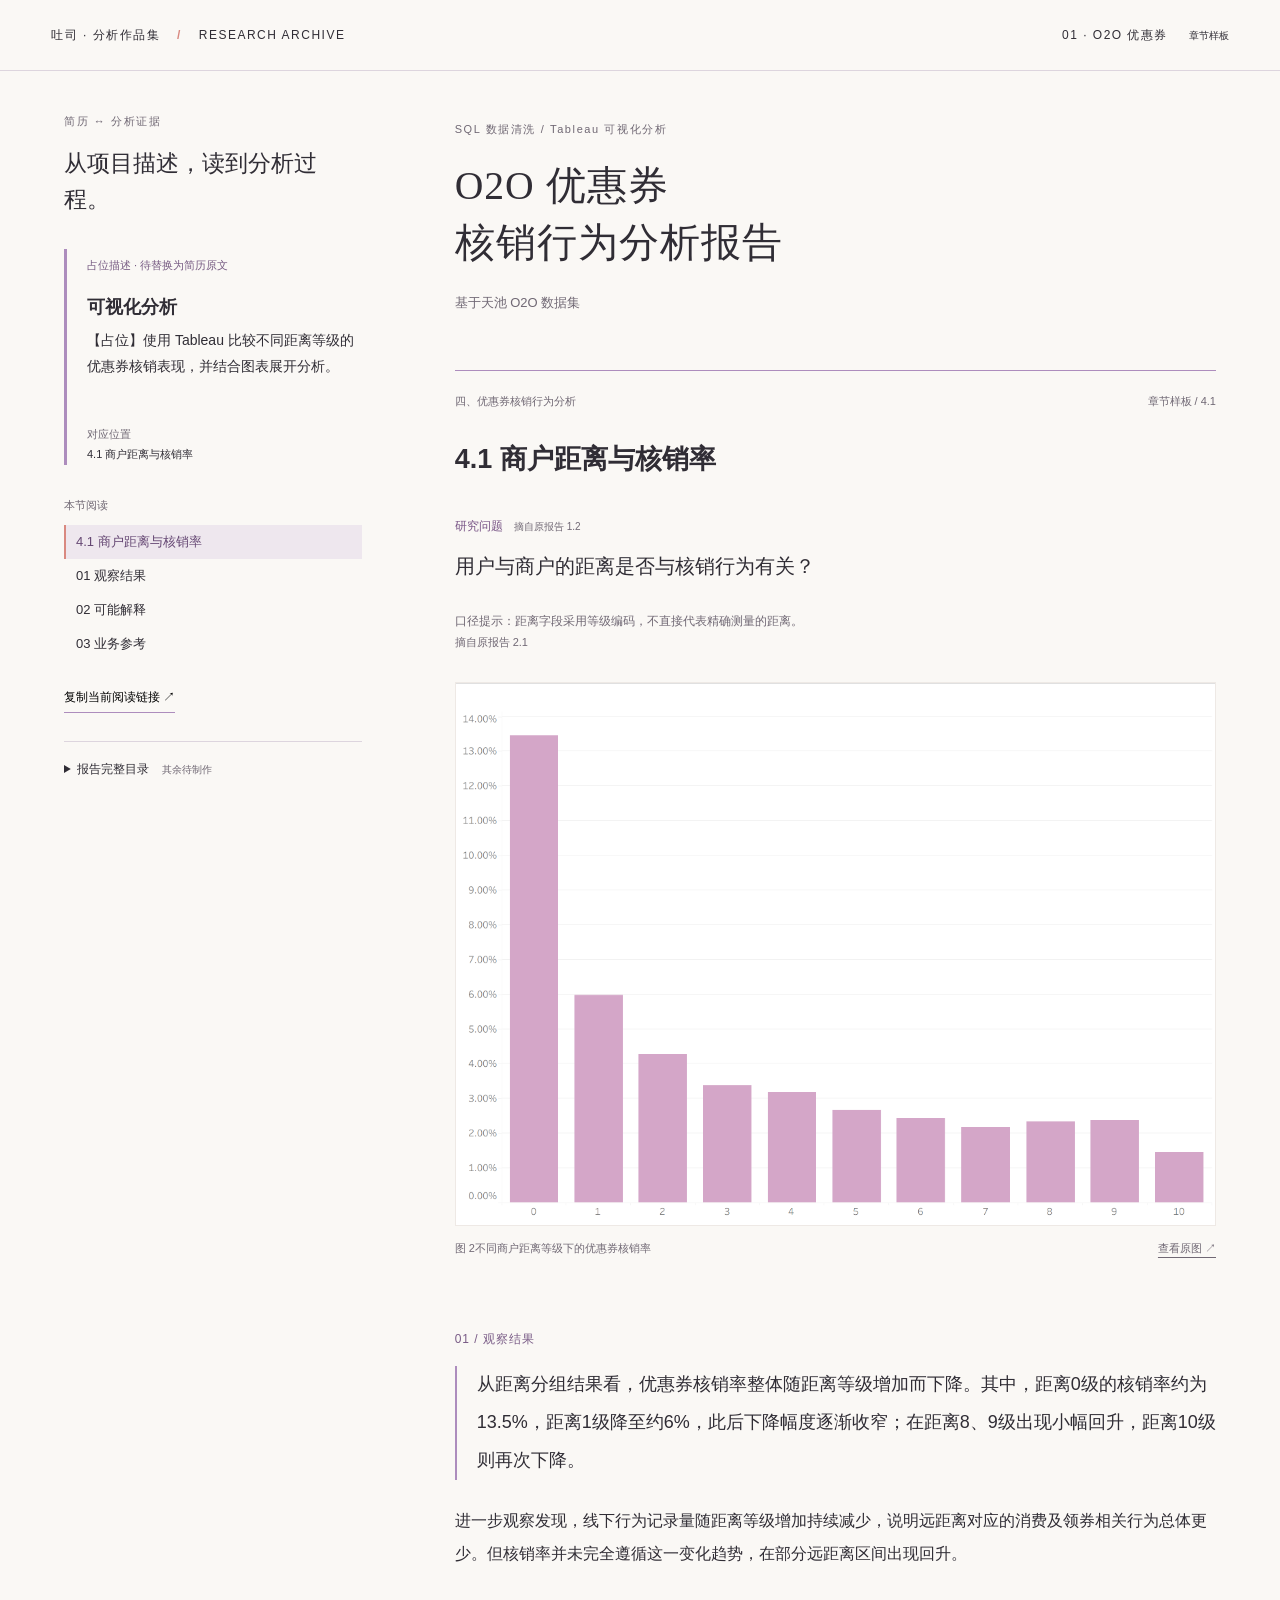
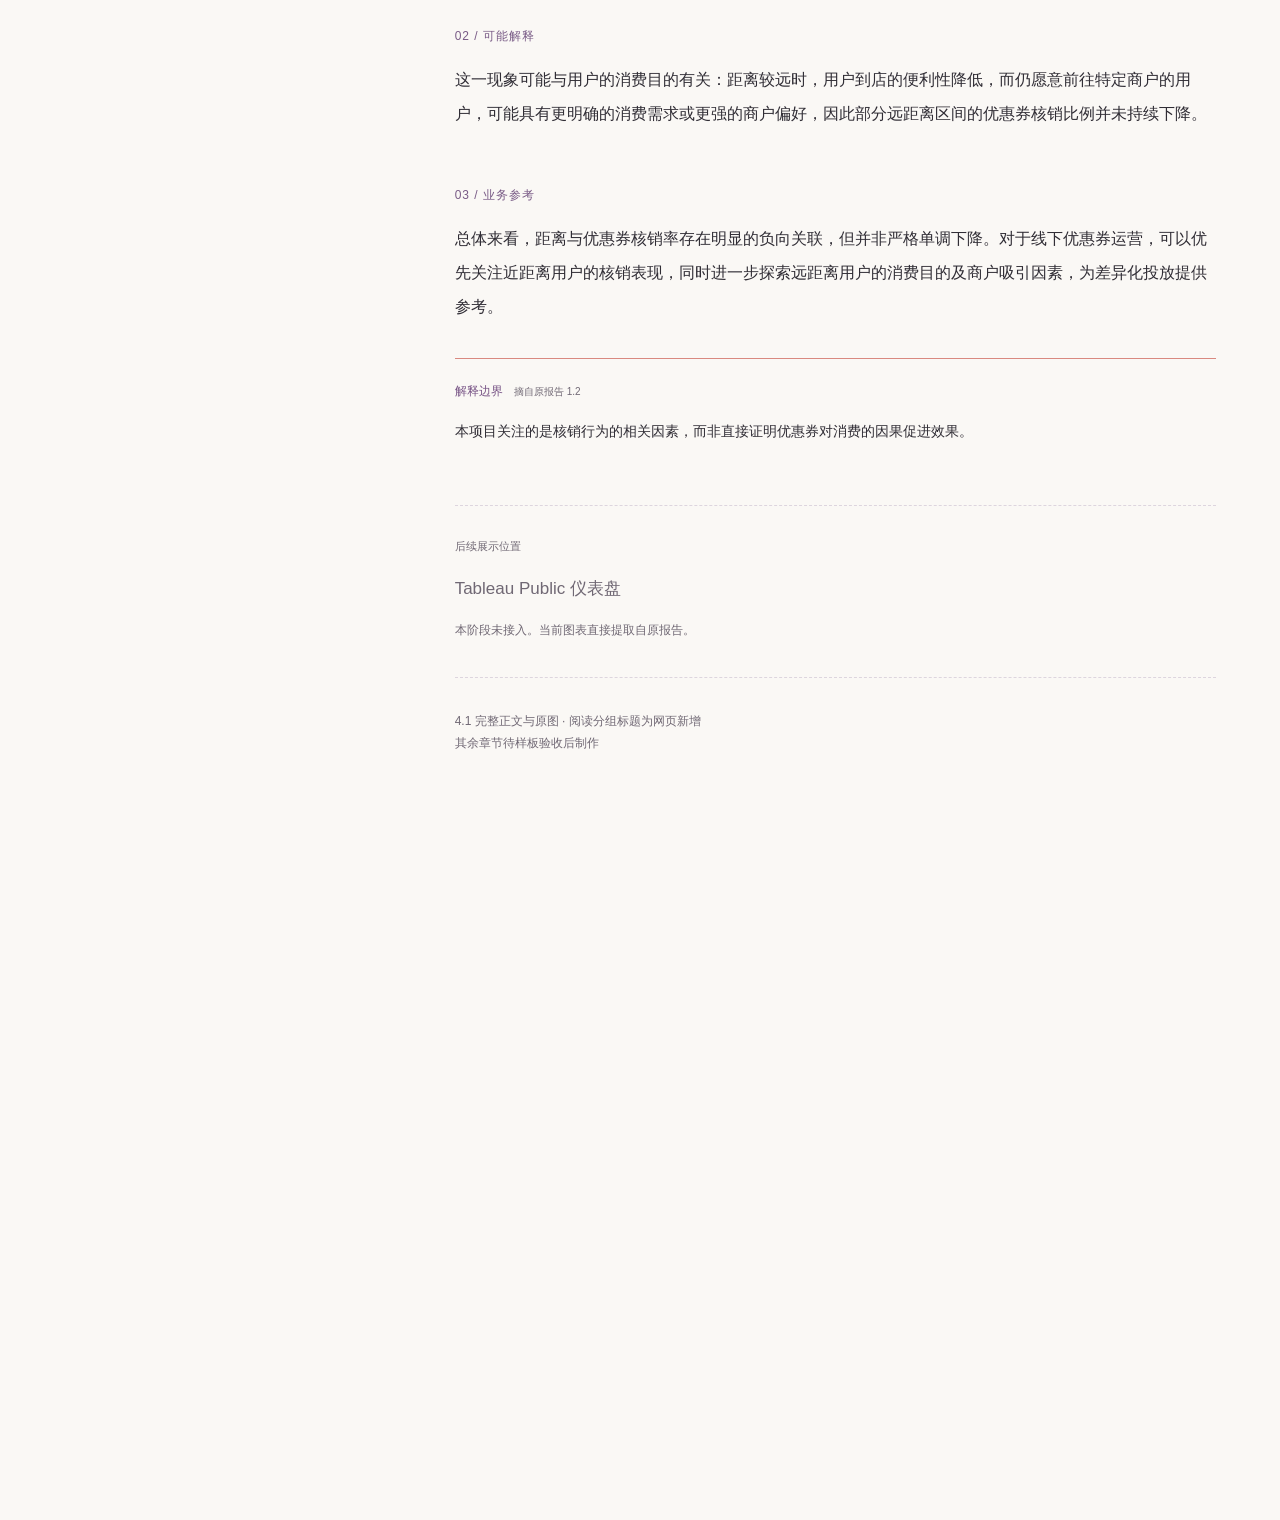
==== index.html @ 56eda690 "Add files via upload" ====
<!doctype html>
<html lang="zh-CN"><head><meta charset="utf-8"><meta name="viewport" content="width=device-width,initial-scale=1"><title>吐司 · O2O 优惠券核销行为分析 · 研究作品集</title><link rel="stylesheet" href="styles.css"><script src="app.js" defer></script></head>
<body><a class="skip" href="#distance">跳至报告正文</a><header class="masthead"><span>吐司 · 分析作品集 <b>/</b> RESEARCH ARCHIVE</span><span>01 · O2O 优惠券 <small>章节样板</small></span></header>
<div class="layout"><aside class="context"><div class="context-inner"><div class="eyebrow">简历 ↔ 分析证据</div><div class="context-heading">从项目描述，读到分析过程。</div><div class="mapping"><span class="tag">占位描述 · 待替换为简历原文</span><h2 id="ability"></h2><p id="resume"></p><div class="current">对应位置 <span id="location"></span></div></div><nav aria-label="样板章节导航"><div class="nav-label">本节阅读</div><a href="#distance">4.1 商户距离与核销率</a><a href="#findings">01 观察结果</a><a href="#interpretation">02 可能解释</a><a href="#implications">03 业务参考</a></nav><button id="copy" type="button">复制当前阅读链接 ↗</button><span id="status" role="status"></span><details class="directory"><summary>报告完整目录 <small>其余待制作</small></summary><ol><li>项目背景与分析目标</li><li>数据来源与处理</li><li>整体核销情况</li><li>优惠券核销行为分析<ul><li><a href="#distance">4.1 商户距离与核销率 · 样板</a></li><li>4.2 满减门槛与核销率</li><li>4.3 优惠力度与核销率</li><li>4.4 领取规模与核销率</li><li>4.5 领取规模分层下的优惠力度分析</li><li>4.6 高优惠力度低核销率案例分析</li></ul></li><li>核销时间特征</li><li>主要结论与业务启示</li><li>分析局限与后续方向</li><li>项目总结</li></ol><p>除 4.1 外均待样板验收后制作。</p></details></div></aside>
<main><div class="intro"><div class="eyebrow">SQL 数据清洗 / Tableau 可视化分析</div><h1>O2O 优惠券<br>核销行为分析报告</h1><p>基于天池 O2O 数据集</p></div><article aria-label="报告 4.1 完整正文"><section id="distance" data-part="distance"><div class="chapter-line">四、优惠券核销行为分析 <span>章节样板 / 4.1</span></div><h2>4.1 商户距离与核销率</h2><div class="question"><span>研究问题 <small>摘自原报告 1.2</small></span><p>用户与商户的距离是否与核销行为有关？</p></div><p class="source-note">口径提示：距离字段采用等级编码，不直接代表精确测量的距离。<span>摘自原报告 2.1</span></p><figure><a href="assets/distance.png" target="_blank" rel="noopener" aria-label="打开原始图表大图"><img src="assets/distance.png" width="2229" height="1590" alt="原报告图 2：不同商户距离等级下的优惠券核销率，完整解读见下文。"></a><figcaption>图 2不同商户距离等级下的优惠券核销率<a href="assets/distance.png" target="_blank" rel="noopener">查看原图 ↗</a></figcaption></figure></section>
<section id="findings" data-part="findings"><div class="reading-label">01 / 观察结果</div><p class="lead source-text">从距离分组结果看，优惠券核销率整体随距离等级增加而下降。其中，距离0级的核销率约为13.5%，距离1级降至约6%，此后下降幅度逐渐收窄；在距离8、9级出现小幅回升，距离10级则再次下降。</p><p class="source-text">进一步观察发现，线下行为记录量随距离等级增加持续减少，说明远距离对应的消费及领券相关行为总体更少。但核销率并未完全遵循这一变化趋势，在部分远距离区间出现回升。</p></section><section id="interpretation" data-part="interpretation"><div class="reading-label">02 / 可能解释</div><p class="source-text">这一现象可能与用户的消费目的有关：距离较远时，用户到店的便利性降低，而仍愿意前往特定商户的用户，可能具有更明确的消费需求或更强的商户偏好，因此部分远距离区间的优惠券核销比例并未持续下降。</p></section><section id="implications" data-part="implications"><div class="reading-label">03 / 业务参考</div><p class="source-text">总体来看，距离与优惠券核销率存在明显的负向关联，但并非严格单调下降。对于线下优惠券运营，可以优先关注近距离用户的核销表现，同时进一步探索远距离用户的消费目的及商户吸引因素，为差异化投放提供参考。</p><aside class="limit"><span>解释边界 <small>摘自原报告 1.2</small></span><p>本项目关注的是核销行为的相关因素，而非直接证明优惠券对消费的因果促进效果。</p></aside></section></article><div class="future"><span>后续展示位置</span><h2>Tableau Public 仪表盘</h2><p>本阶段未接入。当前图表直接提取自原报告。</p></div><footer>4.1 完整正文与原图 · 阅读分组标题为网页新增<br>其余章节待样板验收后制作</footer></main></div></body></html>
---- styles.css ----
:root{--bg:#FAF8F5;--purple:#AD8DBD;--coral:#D98980;--ink:#302D35;--muted:#706874;--line:#ddd5de;--offset:24px}*{box-sizing:border-box}html{scroll-padding-top:var(--offset);overflow-anchor:none}body{margin:0;background:var(--bg);color:var(--ink);font-family:"Segoe UI","Microsoft YaHei",sans-serif;line-height:1.85}a{color:inherit;text-underline-offset:5px}button,summary,a{-webkit-tap-highlight-color:transparent}button{font:inherit;cursor:pointer}a:focus-visible,button:focus-visible,summary:focus-visible{outline:2px solid #75548a;outline-offset:4px}.masthead{padding:24px 4vw;border-bottom:1px solid var(--line);display:flex;justify-content:space-between;font-size:12px;letter-spacing:1.5px}.masthead b{color:var(--coral);padding:0 12px}.masthead small{letter-spacing:0;margin-left:16px}.layout{max-width:1440px;margin:auto;display:grid;grid-template-columns:310px minmax(0,1fr);gap:7%;padding:0 5%}.context{position:sticky;top:0;height:100dvh;padding-top:40px;overflow:auto;align-self:start}.context-inner{padding:0 12px 24px 0}.eyebrow{font-size:11px;letter-spacing:1.6px;color:var(--muted)}.context-heading{font-family:"SimSun",serif;font-size:23px;line-height:1.6;margin:14px 0 30px}.mapping{border-left:3px solid var(--purple);padding-left:20px}.tag{font-size:11px;color:#765a82}.mapping h2{font-size:18px;margin:12px 0 4px}.mapping p{font-size:14px;margin:0;min-height:78px}.current{font-size:11px;color:var(--muted);margin-top:18px}.current span{display:block;color:var(--ink)}nav{margin:30px 0 20px}nav a{display:block;text-decoration:none;font-size:13px;padding:5px 10px;border-left:2px solid transparent}nav a[aria-current]{border-color:var(--coral);background:#eee7ee;color:#654773}.nav-label{font-size:11px;color:var(--muted);margin-bottom:10px}#copy{background:transparent;border:0;border-bottom:1px solid var(--purple);padding:4px 0;font-size:12px}#status{display:block;font-size:11px;color:var(--muted)}.directory{margin-top:28px;font-size:12px;border-top:1px solid var(--line);padding-top:16px}.directory summary{cursor:pointer}.directory small{color:var(--muted);margin-left:10px}.directory ol{padding-left:20px}.directory ul{padding-left:12px;list-style:none}.directory li{margin:7px 0;color:var(--muted)}main{min-width:0;padding:48px 0 70px}.intro{padding-bottom:42px}.intro h1{font-family:"SimSun","Songti SC",serif;font-size:clamp(30px,3.1vw,46px);font-weight:500;line-height:1.45;letter-spacing:1px;margin:18px 0}.intro p{color:var(--muted);font-size:13px}.chapter-line{display:flex;justify-content:space-between;font-size:11px;color:var(--muted);border-top:1px solid var(--purple);padding-top:20px}article h2{font-size:27px;margin:24px 0}.question{margin:25px 0}.question span,.limit span{font-size:12px;color:#775385}.question small,.limit small{color:var(--muted);margin-left:8px}.question p{font-size:20px;margin-top:8px}.source-note{font-size:12px;color:var(--muted)}.source-note span{display:block;font-size:11px}figure{margin:30px 0 40px}figure img{display:block;width:100%;height:auto;border:1px solid #eee9e5}figcaption{display:flex;justify-content:space-between;gap:14px;font-size:11px;color:var(--muted);padding-top:12px}figcaption a{white-space:nowrap}.reading-label{color:#795b86;font-size:12px;letter-spacing:1px;margin-bottom:16px}article section{scroll-margin-top:12px}article section+section{padding-top:30px;margin-bottom:24px}.source-text{font-size:16px;line-height:2.1;margin:0 0 24px}.lead{font-size:18px;border-left:2px solid var(--purple);padding-left:20px}.limit{border-top:1px solid var(--coral);padding-top:16px;margin-top:35px}.limit p{font-size:14px}.future{margin-top:60px;padding:24px 0;border-top:1px dashed var(--line);border-bottom:1px dashed var(--line);color:var(--muted)}.future span{font-size:11px}.future h2{font-size:17px;font-weight:500}.future p,footer{font-size:12px}footer{margin-top:32px;color:var(--muted)}.skip{position:fixed;top:-100px;z-index:10;background:var(--bg)}.skip:focus{top:0}
@media(max-width:900px){.masthead{padding:16px 5%}.masthead>span:last-child{display:none}.layout{display:block;padding:0 5%}.context{position:sticky;top:0;z-index:3;height:auto;max-height:48dvh;background:var(--bg);padding:12px 0 0;border-bottom:1px solid var(--line)}.context-inner{padding:0 0 10px}.context .eyebrow,.context-heading,.nav-label,.current,.directory{display:none}.mapping{padding-left:12px}.tag{font-size:10px}.mapping h2{font-size:14px;display:inline;margin-right:12px}.mapping p{font-size:12px;min-height:0;line-height:1.65;margin-top:3px}.mapping .tag{display:block}.context nav{display:flex;gap:10px;overflow:auto;margin:10px 0 3px;white-space:nowrap}nav a{font-size:11px;padding:3px 6px}#copy{font-size:10px;padding:0}#status{display:inline;margin-left:10px}main{padding-top:30px}.intro{padding-bottom:20px}.chapter-line{font-size:10px;gap:12px}article h2{font-size:23px}.question p{font-size:18px}.source-text,.lead{font-size:16px}.intro h1{font-size:32px}figcaption{font-size:10px}figure{margin-top:20px}}
main{padding-bottom:85vh}
.skip:not(:focus){clip-path:inset(50%);width:1px;height:1px;overflow:hidden}@media(max-width:900px){figure>a{display:block;overflow-x:auto}figure img{min-width:640px}}
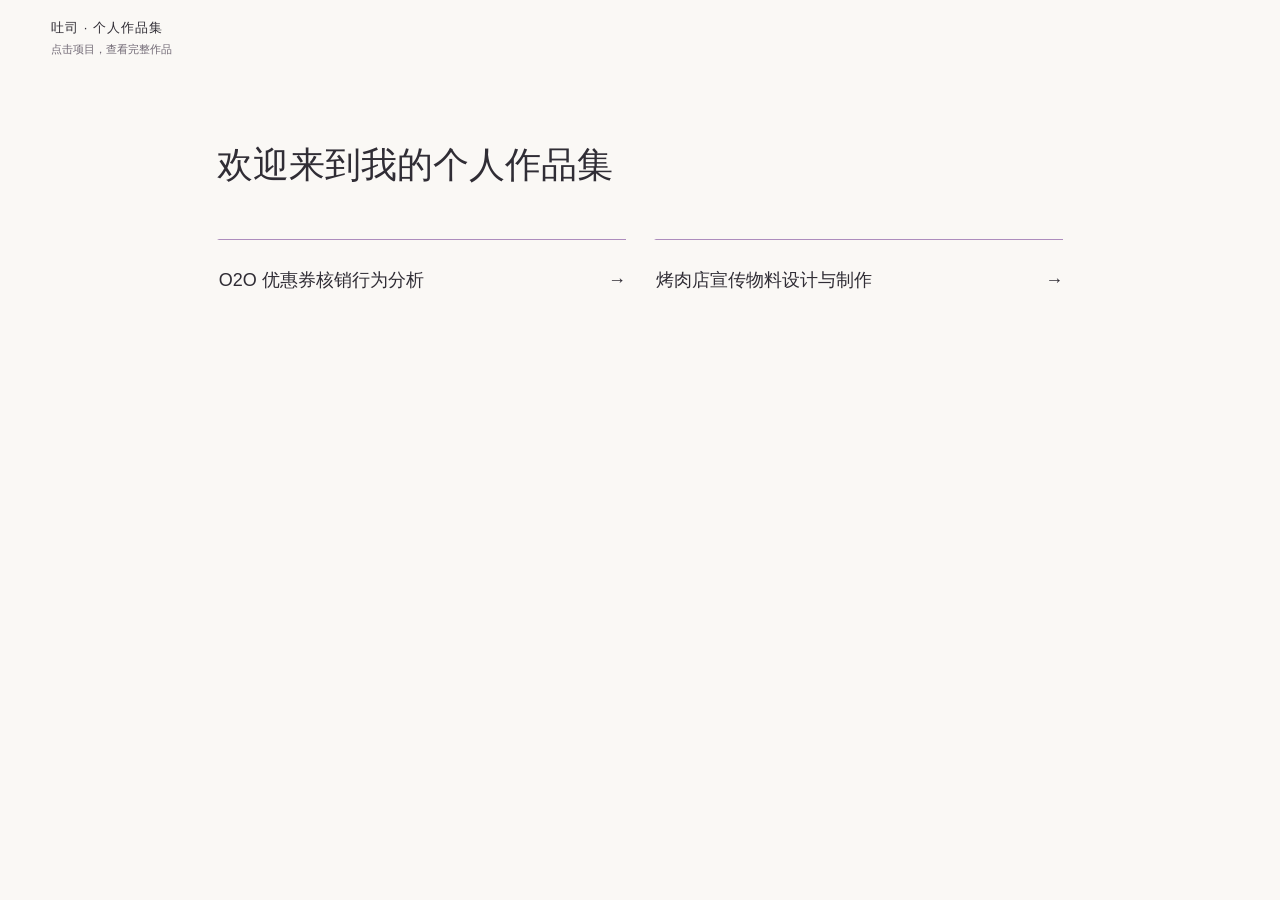
==== commit b65acbb2: "Publish reviewed O2O report and restaurant design portfolio" ====
--- a/index.html
+++ b/index.html
@@ -1,6 +1 @@
-<!doctype html>
-<html lang="zh-CN"><head><meta charset="utf-8"><meta name="viewport" content="width=device-width,initial-scale=1"><title>吐司 · O2O 优惠券核销行为分析 · 研究作品集</title><link rel="stylesheet" href="styles.css"><script src="app.js" defer></script></head>
-<body><a class="skip" href="#distance">跳至报告正文</a><header class="masthead"><span>吐司 · 分析作品集 <b>/</b> RESEARCH ARCHIVE</span><span>01 · O2O 优惠券 <small>章节样板</small></span></header>
-<div class="layout"><aside class="context"><div class="context-inner"><div class="eyebrow">简历 ↔ 分析证据</div><div class="context-heading">从项目描述，读到分析过程。</div><div class="mapping"><span class="tag">占位描述 · 待替换为简历原文</span><h2 id="ability"></h2><p id="resume"></p><div class="current">对应位置 <span id="location"></span></div></div><nav aria-label="样板章节导航"><div class="nav-label">本节阅读</div><a href="#distance">4.1 商户距离与核销率</a><a href="#findings">01 观察结果</a><a href="#interpretation">02 可能解释</a><a href="#implications">03 业务参考</a></nav><button id="copy" type="button">复制当前阅读链接 ↗</button><span id="status" role="status"></span><details class="directory"><summary>报告完整目录 <small>其余待制作</small></summary><ol><li>项目背景与分析目标</li><li>数据来源与处理</li><li>整体核销情况</li><li>优惠券核销行为分析<ul><li><a href="#distance">4.1 商户距离与核销率 · 样板</a></li><li>4.2 满减门槛与核销率</li><li>4.3 优惠力度与核销率</li><li>4.4 领取规模与核销率</li><li>4.5 领取规模分层下的优惠力度分析</li><li>4.6 高优惠力度低核销率案例分析</li></ul></li><li>核销时间特征</li><li>主要结论与业务启示</li><li>分析局限与后续方向</li><li>项目总结</li></ol><p>除 4.1 外均待样板验收后制作。</p></details></div></aside>
-<main><div class="intro"><div class="eyebrow">SQL 数据清洗 / Tableau 可视化分析</div><h1>O2O 优惠券<br>核销行为分析报告</h1><p>基于天池 O2O 数据集</p></div><article aria-label="报告 4.1 完整正文"><section id="distance" data-part="distance"><div class="chapter-line">四、优惠券核销行为分析 <span>章节样板 / 4.1</span></div><h2>4.1 商户距离与核销率</h2><div class="question"><span>研究问题 <small>摘自原报告 1.2</small></span><p>用户与商户的距离是否与核销行为有关？</p></div><p class="source-note">口径提示：距离字段采用等级编码，不直接代表精确测量的距离。<span>摘自原报告 2.1</span></p><figure><a href="assets/distance.png" target="_blank" rel="noopener" aria-label="打开原始图表大图"><img src="assets/distance.png" width="2229" height="1590" alt="原报告图 2：不同商户距离等级下的优惠券核销率，完整解读见下文。"></a><figcaption>图 2不同商户距离等级下的优惠券核销率<a href="assets/distance.png" target="_blank" rel="noopener">查看原图 ↗</a></figcaption></figure></section>
-<section id="findings" data-part="findings"><div class="reading-label">01 / 观察结果</div><p class="lead source-text">从距离分组结果看，优惠券核销率整体随距离等级增加而下降。其中，距离0级的核销率约为13.5%，距离1级降至约6%，此后下降幅度逐渐收窄；在距离8、9级出现小幅回升，距离10级则再次下降。</p><p class="source-text">进一步观察发现，线下行为记录量随距离等级增加持续减少，说明远距离对应的消费及领券相关行为总体更少。但核销率并未完全遵循这一变化趋势，在部分远距离区间出现回升。</p></section><section id="interpretation" data-part="interpretation"><div class="reading-label">02 / 可能解释</div><p class="source-text">这一现象可能与用户的消费目的有关：距离较远时，用户到店的便利性降低，而仍愿意前往特定商户的用户，可能具有更明确的消费需求或更强的商户偏好，因此部分远距离区间的优惠券核销比例并未持续下降。</p></section><section id="implications" data-part="implications"><div class="reading-label">03 / 业务参考</div><p class="source-text">总体来看，距离与优惠券核销率存在明显的负向关联，但并非严格单调下降。对于线下优惠券运营，可以优先关注近距离用户的核销表现，同时进一步探索远距离用户的消费目的及商户吸引因素，为差异化投放提供参考。</p><aside class="limit"><span>解释边界 <small>摘自原报告 1.2</small></span><p>本项目关注的是核销行为的相关因素，而非直接证明优惠券对消费的因果促进效果。</p></aside></section></article><div class="future"><span>后续展示位置</span><h2>Tableau Public 仪表盘</h2><p>本阶段未接入。当前图表直接提取自原报告。</p></div><footer>4.1 完整正文与原图 · 阅读分组标题为网页新增<br>其余章节待样板验收后制作</footer></main></div></body></html>+<!doctype html><html lang="zh-CN"><head><meta charset="utf-8"><meta name="viewport" content="width=device-width,initial-scale=1"><link rel="stylesheet" href="styles.css"><title>个人作品集</title><script src="entry.js" defer></script></head><body class="entry-page"><header class="entry-brand"><div>吐司 · 个人作品集</div><small class="site-hint">点击项目，查看完整作品</small></header><main class="entry-main"><h1>欢迎来到我的个人作品集</h1><nav class="work-entries" aria-label="作品选择"><a href="o2o.html">O2O 优惠券核销行为分析 <span aria-hidden="true">→</span></a><a href="posters.html">烤肉店宣传物料设计与制作 <span aria-hidden="true">→</span></a></nav></main></body></html>
--- a/styles.css
+++ b/styles.css
@@ -1,4 +1,128 @@
-:root{--bg:#FAF8F5;--purple:#AD8DBD;--coral:#D98980;--ink:#302D35;--muted:#706874;--line:#ddd5de;--offset:24px}*{box-sizing:border-box}html{scroll-padding-top:var(--offset);overflow-anchor:none}body{margin:0;background:var(--bg);color:var(--ink);font-family:"Segoe UI","Microsoft YaHei",sans-serif;line-height:1.85}a{color:inherit;text-underline-offset:5px}button,summary,a{-webkit-tap-highlight-color:transparent}button{font:inherit;cursor:pointer}a:focus-visible,button:focus-visible,summary:focus-visible{outline:2px solid #75548a;outline-offset:4px}.masthead{padding:24px 4vw;border-bottom:1px solid var(--line);display:flex;justify-content:space-between;font-size:12px;letter-spacing:1.5px}.masthead b{color:var(--coral);padding:0 12px}.masthead small{letter-spacing:0;margin-left:16px}.layout{max-width:1440px;margin:auto;display:grid;grid-template-columns:310px minmax(0,1fr);gap:7%;padding:0 5%}.context{position:sticky;top:0;height:100dvh;padding-top:40px;overflow:auto;align-self:start}.context-inner{padding:0 12px 24px 0}.eyebrow{font-size:11px;letter-spacing:1.6px;color:var(--muted)}.context-heading{font-family:"SimSun",serif;font-size:23px;line-height:1.6;margin:14px 0 30px}.mapping{border-left:3px solid var(--purple);padding-left:20px}.tag{font-size:11px;color:#765a82}.mapping h2{font-size:18px;margin:12px 0 4px}.mapping p{font-size:14px;margin:0;min-height:78px}.current{font-size:11px;color:var(--muted);margin-top:18px}.current span{display:block;color:var(--ink)}nav{margin:30px 0 20px}nav a{display:block;text-decoration:none;font-size:13px;padding:5px 10px;border-left:2px solid transparent}nav a[aria-current]{border-color:var(--coral);background:#eee7ee;color:#654773}.nav-label{font-size:11px;color:var(--muted);margin-bottom:10px}#copy{background:transparent;border:0;border-bottom:1px solid var(--purple);padding:4px 0;font-size:12px}#status{display:block;font-size:11px;color:var(--muted)}.directory{margin-top:28px;font-size:12px;border-top:1px solid var(--line);padding-top:16px}.directory summary{cursor:pointer}.directory small{color:var(--muted);margin-left:10px}.directory ol{padding-left:20px}.directory ul{padding-left:12px;list-style:none}.directory li{margin:7px 0;color:var(--muted)}main{min-width:0;padding:48px 0 70px}.intro{padding-bottom:42px}.intro h1{font-family:"SimSun","Songti SC",serif;font-size:clamp(30px,3.1vw,46px);font-weight:500;line-height:1.45;letter-spacing:1px;margin:18px 0}.intro p{color:var(--muted);font-size:13px}.chapter-line{display:flex;justify-content:space-between;font-size:11px;color:var(--muted);border-top:1px solid var(--purple);padding-top:20px}article h2{font-size:27px;margin:24px 0}.question{margin:25px 0}.question span,.limit span{font-size:12px;color:#775385}.question small,.limit small{color:var(--muted);margin-left:8px}.question p{font-size:20px;margin-top:8px}.source-note{font-size:12px;color:var(--muted)}.source-note span{display:block;font-size:11px}figure{margin:30px 0 40px}figure img{display:block;width:100%;height:auto;border:1px solid #eee9e5}figcaption{display:flex;justify-content:space-between;gap:14px;font-size:11px;color:var(--muted);padding-top:12px}figcaption a{white-space:nowrap}.reading-label{color:#795b86;font-size:12px;letter-spacing:1px;margin-bottom:16px}article section{scroll-margin-top:12px}article section+section{padding-top:30px;margin-bottom:24px}.source-text{font-size:16px;line-height:2.1;margin:0 0 24px}.lead{font-size:18px;border-left:2px solid var(--purple);padding-left:20px}.limit{border-top:1px solid var(--coral);padding-top:16px;margin-top:35px}.limit p{font-size:14px}.future{margin-top:60px;padding:24px 0;border-top:1px dashed var(--line);border-bottom:1px dashed var(--line);color:var(--muted)}.future span{font-size:11px}.future h2{font-size:17px;font-weight:500}.future p,footer{font-size:12px}footer{margin-top:32px;color:var(--muted)}.skip{position:fixed;top:-100px;z-index:10;background:var(--bg)}.skip:focus{top:0}
-@media(max-width:900px){.masthead{padding:16px 5%}.masthead>span:last-child{display:none}.layout{display:block;padding:0 5%}.context{position:sticky;top:0;z-index:3;height:auto;max-height:48dvh;background:var(--bg);padding:12px 0 0;border-bottom:1px solid var(--line)}.context-inner{padding:0 0 10px}.context .eyebrow,.context-heading,.nav-label,.current,.directory{display:none}.mapping{padding-left:12px}.tag{font-size:10px}.mapping h2{font-size:14px;display:inline;margin-right:12px}.mapping p{font-size:12px;min-height:0;line-height:1.65;margin-top:3px}.mapping .tag{display:block}.context nav{display:flex;gap:10px;overflow:auto;margin:10px 0 3px;white-space:nowrap}nav a{font-size:11px;padding:3px 6px}#copy{font-size:10px;padding:0}#status{display:inline;margin-left:10px}main{padding-top:30px}.intro{padding-bottom:20px}.chapter-line{font-size:10px;gap:12px}article h2{font-size:23px}.question p{font-size:18px}.source-text,.lead{font-size:16px}.intro h1{font-size:32px}figcaption{font-size:10px}figure{margin-top:20px}}
+:root{--bg:#FAF8F5;--purple:#AD8DBD;--coral:#D98980;--ink:#302D35;--muted:#706874;--line:#ddd5de;--offset:24px}*{box-sizing:border-box}html{scroll-padding-top:var(--offset);overflow-anchor:none}body{margin:0;background:var(--bg);color:var(--ink);font-family:"Segoe UI","Microsoft YaHei",sans-serif;line-height:1.85}a{color:inherit;text-underline-offset:5px}button,summary,a{-webkit-tap-highlight-color:transparent}button{font:inherit;cursor:pointer}a:focus-visible,button:focus-visible,summary:focus-visible{outline:2px solid #75548a;outline-offset:4px}.masthead{padding:24px 4vw;border-bottom:1px solid var(--line);display:flex;justify-content:space-between;font-size:12px;letter-spacing:1.5px}.masthead b{color:var(--coral);padding:0 12px}.masthead small{letter-spacing:0;margin-left:16px}.layout{max-width:1440px;margin:auto;display:grid;grid-template-columns:310px minmax(0,1fr);gap:7%;padding:0 5%}.context{position:sticky;top:0;height:100dvh;padding-top:40px;overflow:auto;align-self:start}.context-inner{padding:0 12px 24px 0}.eyebrow{font-size:11px;letter-spacing:1.6px;color:var(--muted)}.context-heading{font-family:"SimSun",serif;font-size:23px;line-height:1.6;margin:14px 0 30px}.mapping{border-left:3px solid var(--purple);padding-left:20px}.tag{font-size:11px;color:#765a82}.mapping h2{font-size:18px;margin:12px 0 4px}.mapping p{font-size:14px;margin:0;min-height:78px}.current{font-size:11px;color:var(--muted);margin-top:18px}.current span{display:block;color:var(--ink)}nav{margin:30px 0 20px}nav a{display:block;text-decoration:none;font-size:13px;padding:5px 10px;border-left:2px solid transparent}nav a[aria-current]{border-color:var(--coral);background:#eee7ee;color:#654773}.nav-label{font-size:11px;color:var(--muted);margin-bottom:10px}.directory{margin-top:28px;font-size:12px;border-top:1px solid var(--line);padding-top:16px}.directory summary{cursor:pointer}.directory small{color:var(--muted);margin-left:10px}.directory ol{padding-left:20px}.directory ul{padding-left:12px;list-style:none}.directory li{margin:7px 0;color:var(--muted)}main{min-width:0;padding:48px 0 70px}.intro{padding-bottom:42px}.intro h1{font-family:"SimSun","Songti SC",serif;font-size:clamp(30px,3.1vw,46px);font-weight:500;line-height:1.45;letter-spacing:1px;margin:18px 0}.intro p{color:var(--muted);font-size:13px}.chapter-line{display:flex;justify-content:space-between;font-size:11px;color:var(--muted);border-top:1px solid var(--purple);padding-top:20px}article h2{font-size:27px;margin:24px 0}.question{margin:25px 0}.question span,.limit span{font-size:12px;color:#775385}.question small,.limit small{color:var(--muted);margin-left:8px}.question p{font-size:20px;margin-top:8px}.source-note{font-size:12px;color:var(--muted)}.source-note span{display:block;font-size:11px}figure{margin:30px 0 40px}figure img{display:block;width:100%;height:auto;border:1px solid #eee9e5}figcaption{display:flex;justify-content:space-between;gap:14px;font-size:11px;color:var(--muted);padding-top:12px}figcaption a{white-space:nowrap}.reading-label{color:#795b86;font-size:12px;letter-spacing:1px;margin-bottom:16px}article section{scroll-margin-top:12px}article section+section{padding-top:30px;margin-bottom:24px}.source-text{font-size:16px;line-height:2.1;margin:0 0 24px}.lead{font-size:18px;border-left:2px solid var(--purple);padding-left:20px}.limit{border-top:1px solid var(--coral);padding-top:16px;margin-top:35px}.limit p{font-size:14px}.future{margin-top:60px;padding:24px 0;border-top:1px dashed var(--line);border-bottom:1px dashed var(--line);color:var(--muted)}.future span{font-size:11px}.future h2{font-size:17px;font-weight:500}.future p,footer{font-size:12px}footer{margin-top:32px;color:var(--muted)}.skip{position:fixed;top:-100px;z-index:10;background:var(--bg)}.skip:focus{top:0}
+@media(max-width:900px){.masthead{padding:16px 5%}.masthead>span:last-child{display:none}.layout{display:block;padding:0 5%}.context{position:sticky;top:0;z-index:3;height:auto;max-height:48dvh;background:var(--bg);padding:12px 0 0;border-bottom:1px solid var(--line)}.context-inner{padding:0 0 10px}.context .eyebrow,.context-heading,.nav-label,.current,.directory{display:none}.mapping{padding-left:12px}.tag{font-size:10px}.mapping h2{font-size:14px;display:inline;margin-right:12px}.mapping p{font-size:12px;min-height:0;line-height:1.65;margin-top:3px}.mapping .tag{display:block}.context nav{display:flex;gap:10px;overflow:auto;margin:10px 0 3px;white-space:nowrap}nav a{font-size:11px;padding:3px 6px}main{padding-top:30px}.intro{padding-bottom:20px}.chapter-line{font-size:10px;gap:12px}article h2{font-size:23px}.question p{font-size:18px}.source-text,.lead{font-size:16px}.intro h1{font-size:32px}figcaption{font-size:10px}figure{margin-top:20px}}
 main{padding-bottom:85vh}
 .skip:not(:focus){clip-path:inset(50%);width:1px;height:1px;overflow:hidden}@media(max-width:900px){figure>a{display:block;overflow-x:auto}figure img{min-width:640px}}
+/* Capability navigation: retain existing reading typography and palette. */
+.context{padding-top:24px;overscroll-behavior:contain}
+.project-title{font-size:20px;line-height:1.5;margin:10px 0}
+.project-summary{font-size:13px;margin:10px 0;color:var(--muted)}
+.nav-help{font-size:12px;margin:16px 0;color:var(--muted)}
+.context .directory{margin:16px 0 22px;padding:12px 0;border-bottom:1px solid var(--line)}
+.directory summary{font-size:14px;font-weight:600}.directory summary small{font-weight:400;font-size:10px}
+.directory-section{margin:12px 0}.directory-heading{font-size:12px;font-weight:600;margin:12px 0 5px}
+.context nav{margin:12px 0 0}.context nav[hidden]{display:none}
+.capability{padding:14px 0;border-top:1px solid var(--line)}
+.capability h3{margin:0;font-size:16px}
+.group-toggle{border:0;background:none;width:100%;color:var(--ink);padding:0;display:flex;justify-content:space-between;align-items:center;text-align:left;font-weight:600}
+.group-toggle[aria-expanded="false"] .chevron{transform:rotate(-90deg)}
+.is-current .group-toggle{color:#795b86}
+.resume-text{font-size:13px;line-height:1.85;margin:8px 0 0}
+.pending-entry{display:flex;align-items:baseline;gap:8px;justify-content:space-between;color:var(--muted);font-size:12px;padding:5px 10px;border-left:2px solid transparent}
+.pending-entry small{flex-shrink:0;font-size:10px;color:var(--muted)}
+.context nav a{font-size:12px}.chapter-current{font-weight:600;color:#795b86}
+.part-links{margin-left:16px;border-left:1px solid var(--line)}
+.part-links a{font-weight:400}.context nav a[aria-current]{border-left-color:var(--coral);background:#eee7ee}
+.context .current{margin:12px 0;font-size:11px}.mobile-bar{display:none}
+@media(max-width:900px){
+ .context{height:auto;max-height:none;padding:0;overflow:visible}
+ .mobile-bar{display:flex;align-items:center;justify-content:space-between;gap:12px;min-height:52px;background:var(--bg)}
+ #nav-toggle{background:none;border:0;padding:10px 0;font-size:13px;white-space:nowrap;color:var(--ink)}
+ #mobile-location{font-size:10px;color:var(--muted);text-align:right;max-width:48%;line-height:1.5}
+ .context-inner{display:none;position:absolute;top:100%;left:0;right:0;background:var(--bg);max-height:calc(85dvh - 52px);overflow:auto;overscroll-behavior:contain;border:1px solid var(--line);padding:18px}
+ .nav-open .context-inner{display:block}
+ .context .eyebrow,.context .directory,.context .current{display:block}
+ .context nav{display:block;white-space:normal;overflow:visible;margin:10px 0 0}
+ .context nav[hidden]{display:none}.context nav a{font-size:12px;padding:5px 10px}
+ .project-title{font-size:18px}
+}
+/* Fit the complete fixed-size canvas proportionally; no clipping or scroll box. */
+.tableau-section{color:var(--ink);scroll-margin-top:12px}
+.tableau-section h2{font-size:22px}.tableau-section>p{color:var(--muted)}
+#tableau-host{position:relative;width:100%;min-width:0;height:1550px}
+#tableau-host tableau-viz{position:absolute;top:0;left:0;display:block;width:1000px;height:1550px;transform-origin:top left}
+/* Local single-sheet experiment and round-trip controls. */
+.single-sheet{margin:28px 0}.single-sheet h3{font-size:17px;font-weight:500}
+.single-sheet p{font-size:12px;color:var(--muted)}
+.single-sheet [id$="-host"]{width:100%;min-width:0;height:580px}
+.single-sheet [id$="-host"] tableau-viz{display:block;width:100%;height:580px}
+.tableau-action{background:none;border:0;border-bottom:1px solid var(--purple);padding:6px 0;color:var(--ink);font-size:13px;margin:12px 0}
+.tableau-action[hidden]{display:none}
+/* Shared chapter chart frame. */
+.distance-mode-actions{display:flex;align-items:center;gap:16px;flex-wrap:wrap;font-size:12px}
+.distance-feedback{min-height:100px}.distance-feedback p{margin:8px 0}
+.single-sheet [id$="-stage"]{position:relative;width:100%;min-height:580px}
+.single-sheet [id$="-stage"] [id$="-host"]{position:absolute;top:0;left:0}
+.single-sheet figure[id$="-static"]{position:absolute;inset:0 auto auto 0;width:100%;margin:0}
+.single-sheet figure[id$="-static"][hidden]{display:none}
+.single-sheet figure[id$="-static"] img{width:100%;min-width:0;height:auto}
+.distance-mode-actions [hidden],.distance-feedback [hidden]{display:none}
+.distance-feedback{display:flow-root}
+/* One contextual shortcut; the existing readingReturn owns its state. */
+#return-reading{position:fixed;right:max(var(--return-right,16px),env(safe-area-inset-right));bottom:calc(18px + env(safe-area-inset-bottom));z-index:20;margin:0;padding:10px 16px;min-height:44px;border:1px solid var(--purple);border-radius:12px;background:var(--bg);color:#795b86;box-shadow:0 3px 12px #302d351a;font-size:13px;line-height:1.5}
+#return-reading[hidden]{display:none}
+@media(max-width:900px){#return-reading{padding:9px 12px;bottom:calc(12px + env(safe-area-inset-bottom))}}
+/* 4.1 chart frame and controls; keep Tableau's own canvas and toolbar intact. */
+.single-sheet{margin:20px 0 12px}.single-sheet h3{margin:0 0 10px;font-size:17px;font-weight:600}
+.distance-mode-actions{gap:8px;min-height:42px;margin-bottom:10px}
+.distance-mode-actions .tableau-action{margin:0;padding:6px 12px;border:1px solid transparent;border-radius:5px}
+.distance-mode-actions .tableau-action[aria-pressed="true"]{background:#eee7ee;border-color:var(--purple);color:#795b86}
+.single-sheet [id$="-original"]{margin-left:auto}.distance-frame{border:1px solid var(--line);background:var(--bg)}
+.single-sheet [id$="-stage"]{min-height:0}
+.single-sheet [id$="-stage"] [id$="-host"]{width:var(--viz-width,900px);height:var(--viz-height,700px);transform-origin:top left}
+.single-sheet [id$="-host"] tableau-viz{width:var(--viz-width,900px);height:var(--viz-height,700px)}
+.distance-feedback{position:absolute;inset:0;z-index:1;min-height:0;padding:12px;background:var(--bg);display:flex;align-items:center;justify-content:center;text-align:center}
+.distance-feedback[hidden]{display:none}
+.single-sheet figure[id$="-static"] figcaption{padding:10px 12px;line-height:1.5}
+.single-sheet figure[id$="-static"] figcaption a{display:none}
+.distance-toolbar{display:flex;align-items:center;justify-content:space-between;gap:12px;padding:6px 12px;border-top:1px solid var(--line);background:var(--bg);font-size:12px}
+.distance-toolbar>a{color:var(--muted)}
+.distance-toolbar [data-view-dashboard]{margin:0;padding:3px 0;font-size:12px;color:#795b86;white-space:nowrap}
+@media(max-width:600px){.distance-toolbar{flex-wrap:wrap;gap:4px 8px;padding:6px 10px}.distance-toolbar [data-view-dashboard]{margin-left:auto}.distance-mode-actions{font-size:11px}}
+
+/* Report content reuses the existing chapter and chart hierarchy. */
+.report-section{margin-top:40px}.report-subheading{font-size:17px;margin:24px 0 12px}
+.report-cover{font-size:12px;color:var(--muted);margin-top:20px}.report-cover summary{cursor:pointer}.report-cover img{max-width:600px;margin:auto}
+.report-table{overflow-x:auto;margin:24px 0}.report-table table{border-collapse:collapse;width:100%;font-size:13px}.report-table caption{text-align:left;margin-bottom:12px;color:var(--muted)}.report-table th,.report-table td{border-bottom:1px solid var(--line);padding:10px;text-align:left}.report-table th{background:#eee7ee;font-weight:500}
+.report-static img{min-width:0}.report-static figcaption{line-height:1.6}
+
+
+
+/* Minimal project chooser, separate from report layout. */
+.entry-main{max-width:1000px;margin:0 auto;padding:clamp(48px,12vh,120px) 6%;min-height:100dvh}.entry-main h1{font-size:clamp(25px,4vw,36px);font-weight:500;margin:24px 0 40px}.work-entries{display:grid;grid-template-columns:1fr 1fr;gap:28px}.work-entries a{border-top:1px solid var(--purple);padding:24px 0;display:flex;gap:20px;justify-content:space-between;text-decoration:none;font-size:18px}.work-entries a:hover{color:#795b86}.source-entries{display:flex;gap:12px 24px;flex-wrap:wrap}@media(max-width:600px){.work-entries{grid-template-columns:1fr;gap:16px}}
+
+/* Shared chapter loading states; never cover a ready Tableau view. */
+.chart-loading-content{display:flex;flex-direction:column;align-items:center;gap:12px;max-width:100%}.single-sheet .distance-feedback p{font-size:16px;line-height:1.5;margin:0;color:var(--ink)}.chart-loading-actions{display:flex;justify-content:center;gap:12px;flex-wrap:wrap}.chart-loading-actions:empty{display:none}.chart-loading-actions .tableau-action{margin:0;padding:5px 9px;font-size:13px}.chart-spinner{display:block;width:30px;height:30px;border:3px solid var(--line);border-top-color:var(--purple);border-radius:50%;animation:chart-spin 1s linear infinite}.chart-spinner[hidden]{display:none}@keyframes chart-spin{to{transform:rotate(360deg)}}@media(prefers-reduced-motion:reduce){.chart-spinner{animation:none}}
+/* Static-first report charts: each mode owns its natural footprint. */
+.single-sheet .distance-mode-actions{justify-content:flex-end}
+.single-sheet .distance-mode-actions [id$="-original"]{margin-left:0;margin-right:auto}
+.single-sheet .distance-mode-actions [id$="-show-interactive"]{border:1px solid var(--purple);color:#795b86;background:#eee7ee}
+.single-sheet .distance-mode-actions .loading-return{font-size:13px;font-weight:400;padding:6px 0}
+.single-sheet figure[id$="-static"]{position:relative;inset:auto}
+.chapter-interactive{position:relative;width:100%;min-width:0}
+.chapter-interactive[hidden]{display:none}
+.chapter-interactive:has(.loading-panel:not([hidden])){min-height:240px}
+
+/* Full dashboard uses the same switcher without changing chapter figures. */
+.single-sheet #tableau-host{width:var(--viz-width);height:var(--viz-height)}
+/* Scoped recruitment-fair navigation and report resource links. */
+.chapter-entry-row{display:flex;align-items:center;gap:4px}.chapter-entry-row>a{flex:1;min-width:0}.chapter-toggle{flex:0 0 40px;min-height:40px;display:grid;place-items:center;border:0;background:none;padding:8px;color:#795b86}.chapter-toggle svg{width:14px;height:14px;fill:none;stroke:currentColor;stroke-width:1.4;stroke-linecap:round;stroke-linejoin:round}.chapter-toggle[aria-expanded="true"] svg{transform:rotate(90deg)}.part-links[hidden]{display:none}.source-text[id],#report-download{scroll-margin-top:12px}
+.source-entries{gap:6px 12px}.source-entries a{display:inline-flex;align-items:center;min-height:44px;padding:7px 9px;color:#963D79;font-weight:500;text-decoration:none;border:0;border-radius:4px;background:transparent}.source-entries a:hover,.source-entries a:focus-visible{color:#76275D;background:#963d790a;text-decoration:underline}.source-entries a:focus-visible{outline:2px solid #963D79;outline-offset:2px}
+@media(max-width:900px){.chapter-toggle{flex-basis:44px;min-height:44px}.part-links a{min-height:44px;display:flex;align-items:center}.chapter-entry-row>a{min-height:44px;display:flex;align-items:center}}
+
+/* Match capability arrows to the existing chapter chevrons. */
+.group-toggle .chevron{width:14px;height:14px;flex-shrink:0;fill:none;stroke:currentColor;stroke-width:1.4;stroke-linecap:round;stroke-linejoin:round}.group-toggle[aria-expanded="false"] .chevron{transform:none}.group-toggle[aria-expanded="true"] .chevron{transform:rotate(90deg)}
+
+/* Shared site identity and persistent project navigation. */
+:root{--masthead-height:76px}
+.masthead{position:sticky;top:0;z-index:10;height:var(--masthead-height);padding:12px 4vw;align-items:center;gap:20px;background:var(--bg)}
+.site-brand{min-width:0;line-height:1.5}.site-brand-line{display:flex;align-items:center;flex-wrap:wrap}.site-brand a{text-decoration:none;font-size:13px;letter-spacing:1px}.site-brand a:hover{color:#795b86}.site-english{font-size:11px;white-space:nowrap}
+.masthead .site-hint,.site-hint{display:block;margin:3px 0 0;font-size:11px;font-weight:400;letter-spacing:0;color:var(--muted);line-height:1.5}
+.masthead>span:last-child{display:block;text-align:right;flex-shrink:0;letter-spacing:.5px}
+.masthead+.layout>.context{top:var(--masthead-height);height:calc(100dvh - var(--masthead-height))}
+.entry-brand{position:absolute;top:18px;left:4vw;font-size:13px;letter-spacing:1px;line-height:1.5}
+@media(max-width:900px){
+ :root{--masthead-height:84px}
+ .masthead{padding:8px 5%;gap:12px}.site-brand-line{display:block}.site-english{display:block;font-size:9px;letter-spacing:1px}.masthead .site-english b{display:none}.masthead>span:last-child{max-width:36%;font-size:10px;line-height:1.6;flex-shrink:1}.masthead>span:last-child small{display:block;margin:0}
+ .masthead+.layout>.context{height:auto}.context-inner{max-height:calc(85dvh - 52px - var(--masthead-height))}
+ .entry-brand{left:5%}
+}
